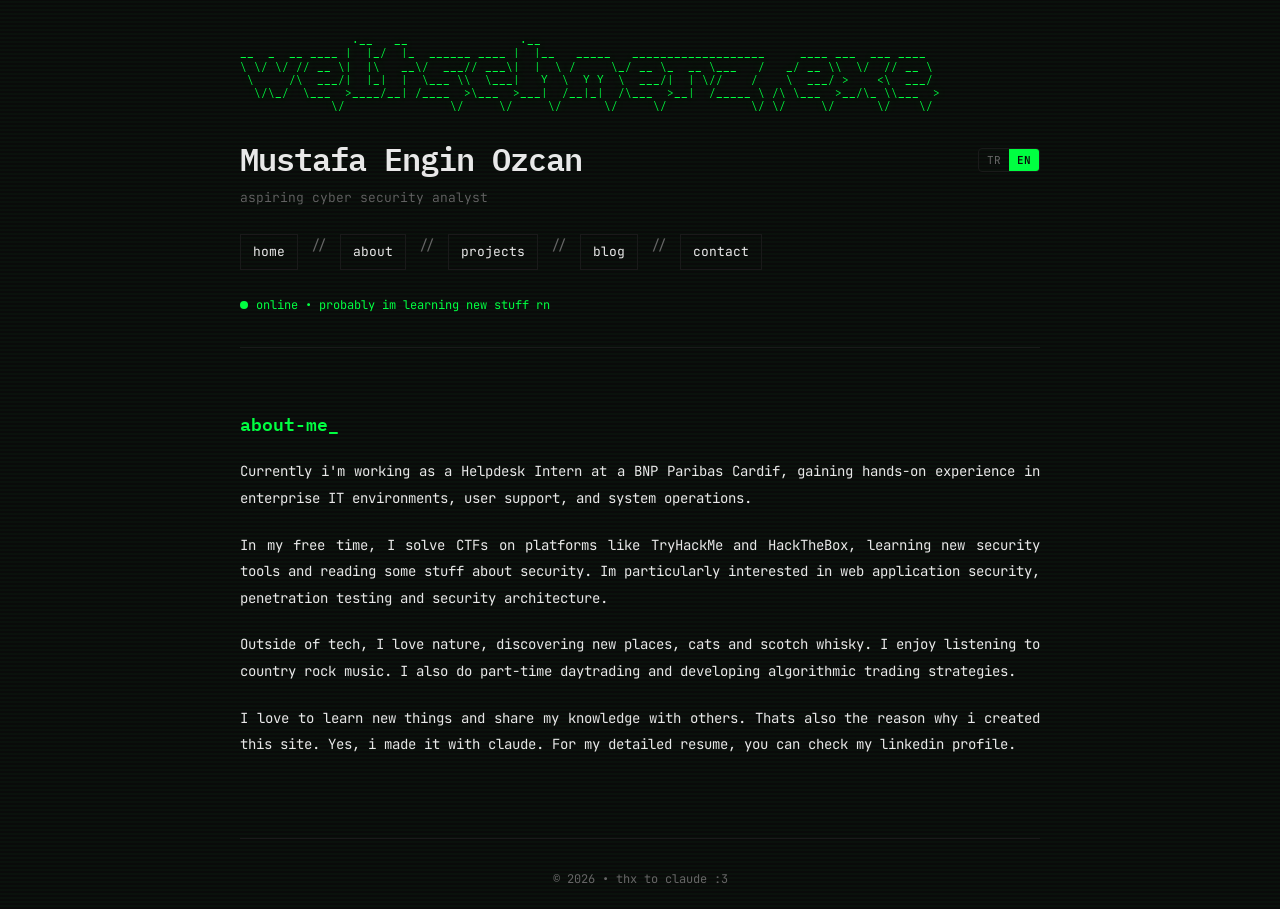
==== about.html @ 5c57870d "first commit" ====
<!DOCTYPE html>
<html lang="en">
<head>
    <meta charset="UTF-8">
    <meta name="viewport" content="width=device-width, initial-scale=1.0">
    <title>About - Mustafa Engin Ozcan</title>
    <link rel="preconnect" href="https://fonts.googleapis.com">
    <link rel="preconnect" href="https://fonts.gstatic.com" crossorigin>
    <link href="https://fonts.googleapis.com/css2?family=IBM+Plex+Mono:wght@400;500;600&family=JetBrains+Mono:wght@300;400;600&display=swap" rel="stylesheet">
    <link rel="stylesheet" href="style.css">
</head>
<body>
    <div class="container">
        <header>
            <div class="ascii-art">
                .__   __                .__                                                          
__  _  __ ____ |  |_/  |_  ______ ____ |  |__   _____   ___________________     ____ ___  ___ ____  
\ \/ \/ // __ \|  |\   __\/  ___// ___\|  |  \ /     \_/ __ \_  __ \___   /   _/ __ \\  \/  // __ \ 
 \     /\  ___/|  |_|  |  \___ \\  \___|   Y  \  Y Y  \  ___/|  | \//    /    \  ___/ >    <\  ___/ 
  \/\_/  \___  >____/__| /____  >\___  >___|  /__|_|  /\___  >__|  /_____ \ /\ \___  >__/\_ \\___  >
             \/               \/     \/     \/      \/     \/            \/ \/     \/      \/    \/ </div>
            
            <div class="name-row">
                <h1 class="glitch">Mustafa Engin Ozcan</h1>
                <div class="lang-toggle">
                    <button onclick="setLang('tr')">TR</button>
                    <button class="active" onclick="setLang('en')">EN</button>
                </div>
            </div>
            <p class="subtitle" data-i18n="subtitle">aspiring cyber security analyst</p>
            
            <button class="menu-toggle" onclick="toggleMenu()">
                <span class="menu-icon">[=]</span> <span data-i18n="menu">menu</span>
            </button>
            <nav>
                <a href="index.html" data-i18n="navHome">home</a>
                <span class="separator">//</span>
                <a href="about.html" data-i18n="navAbout">about</a>
                <span class="separator">//</span>
                <a href="projects.html" data-i18n="navProjects">projects</a>
                <span class="separator">//</span>
                <a href="https://medium.com/@ozcanmustafaengin" target="_blank" rel="noopener noreferrer" data-i18n="navBlog">blog</a>
                <span class="separator">//</span>
                <a href="contact.html" data-i18n="navContact">contact</a>
            </nav>
            
            <div class="status">
                <span class="status-dot"></span>
                <span data-i18n="status">online • probably im learning new stuff rn</span>
            </div>
        </header>

        <section id="about">
            <h2 data-i18n="aboutTitle">about-me</h2>
            
            <p class="about-text" data-i18n="aboutP1">
                Currently i’m working as a Helpdesk Intern at a BNP Paribas Cardif, gaining hands-on experience in enterprise IT environments, user support, and system operations.</p>
            
            <p class="about-text" data-i18n="aboutP2">
                In my free time, I solve CTFs on platforms like TryHackMe and HackTheBox, learning new security tools and reading some stuff about security. Im particularly interested in web application security, penetration testing and security architecture.
            </p>
            
            <p class="about-text" data-i18n="aboutP3">
                Outside of tech, I love nature, discovering new places, cats and scotch whisky. I enjoy listening to country rock music. I also do part-time daytrading and developing algorithmic trading strategies.
            </p>
            
            <p class="about-text" data-i18n="aboutP4">
                I love to learn new things and share my knowledge with others. Thats also the reason why i created this site. Yes, i made it with claude. For my detailed resume, you can check my linkedin profile.
            </p>
        </section>

        <footer>
            <p data-i18n="footer">© 2026 • thx to claude :3</p>
        </footer>
    </div>

    <script src="script.js"></script>
</body>
</html>
---- style.css ----
:root {
    --bg: #0a0a0a;
    --text: #e8e8e8;
    --accent: #00ff41;
    --secondary: #666;
    --border: #1a1a1a;
}

* {
    margin: 0;
    padding: 0;
    box-sizing: border-box;
}

body {
    font-family: 'JetBrains Mono', monospace;
    background: var(--bg);
    color: var(--text);
    line-height: 1.7;
    font-size: 14px;
    padding: 20px;
    min-height: 100vh;
    background-image: 
        repeating-linear-gradient(0deg, transparent, transparent 2px, rgba(0, 255, 65, 0.03) 2px, rgba(0, 255, 65, 0.03) 4px);
}

.container {
    max-width: 800px;
    margin: 0 auto;
    animation: fadeIn 0.6s ease-out;
}

@keyframes fadeIn {
    from {
        opacity: 0;
        transform: translateY(10px);
    }
    to {
        opacity: 1;
        transform: translateY(0);
    }
}

header {
    margin-bottom: 60px;
    padding-bottom: 30px;
    border-bottom: 1px solid var(--border);
    animation: slideDown 0.8s ease-out;
}

@keyframes slideDown {
    from {
        opacity: 0;
        transform: translateY(-20px);
    }
    to {
        opacity: 1;
        transform: translateY(0);
    }
}

.ascii-art {
    font-family: 'IBM Plex Mono', monospace;
    font-size: 11px;
    line-height: 1.2;
    color: var(--accent);
    margin-bottom: 20px;
    white-space: pre;
    overflow-x: auto;
    text-shadow: 0 0 10px rgba(0, 255, 65, 0.3);
}

h1 {
    font-family: 'IBM Plex Mono', monospace;
    font-size: 32px;
    font-weight: 600;
    margin-bottom: 10px;
    color: var(--text);
    letter-spacing: -1px;
}

.name-row {
    display: flex;
    align-items: center;
    justify-content: space-between;
    flex-wrap: wrap;
    gap: 15px;
}

.name-row h1 {
    margin-bottom: 0;
}

.lang-toggle {
    display: flex;
    align-items: center;
    gap: 0;
    font-size: 11px;
    border: 1px solid var(--border);
    border-radius: 4px;
    overflow: hidden;
}

.lang-toggle button {
    background: transparent;
    border: none;
    color: var(--secondary);
    padding: 4px 8px;
    cursor: pointer;
    font-family: 'JetBrains Mono', monospace;
    font-size: 11px;
    transition: all 0.3s ease;
}

.lang-toggle button:hover {
    color: var(--text);
}

.lang-toggle button.active {
    background: var(--accent);
    color: var(--bg);
    font-weight: 600;
}

.subtitle {
    color: var(--secondary);
    font-size: 13px;
    margin-bottom: 25px;
    font-weight: 300;
}

nav {
    display: flex;
    flex-wrap: wrap;
    gap: 5px;
    margin-bottom: 15px;
}

nav a {
    color: var(--text);
    text-decoration: none;
    padding: 6px 12px;
    border: 1px solid var(--border);
    transition: all 0.2s ease;
    font-size: 13px;
    position: relative;
    overflow: hidden;
}

nav a::before {
    content: '';
    position: absolute;
    top: 0;
    left: -100%;
    width: 100%;
    height: 100%;
    background: var(--accent);
    transition: left 0.3s ease;
    z-index: -1;
}

nav a:hover {
    color: var(--bg);
    border-color: var(--accent);
}

nav a:hover::before {
    left: 0;
}

.separator {
    color: var(--secondary);
    padding: 0 8px;
}

section {
    margin-bottom: 50px;
    animation: fadeInUp 0.8s ease-out;
    animation-fill-mode: both;
}

section:nth-child(2) {
    animation-delay: 0.1s;
}

section:nth-child(3) {
    animation-delay: 0.2s;
}

section:nth-child(4) {
    animation-delay: 0.3s;
}

@keyframes fadeInUp {
    from {
        opacity: 0;
        transform: translateY(20px);
    }
    to {
        opacity: 1;
        transform: translateY(0);
    }
}

h2 {
    font-size: 18px;
    font-weight: 600;
    margin-bottom: 20px;
    color: var(--accent);
    font-family: 'IBM Plex Mono', monospace;
    position: relative;
    display: inline-block;
}

h2::after {
    content: '_';
    animation: blink 1s infinite;
}

@keyframes blink {
    0%, 49% { opacity: 1; }
    50%, 100% { opacity: 0; }
}

.profile-img {
    width: 180px;
    height: 180px;
    border: 2px solid var(--accent);
    margin-bottom: 30px;
    transition: all 0.4s ease;
    box-shadow: 0 0 0 0 rgba(0, 255, 65, 0.4);
}

.profile-img:hover {
    box-shadow: 0 0 30px 10px rgba(0, 255, 65, 0.2);
    transform: scale(1.02);
}

.intro {
    color: var(--text);
    margin-bottom: 30px;
    line-height: 1.8;
}

.about-text {
    color: var(--text);
    margin-bottom: 20px;
    line-height: 1.9;
    text-align: justify;
}

.about-text:last-of-type {
    margin-bottom: 0;
}

/* Project Cards */
.project-grid {
    display: grid;
    grid-template-columns: repeat(auto-fit, minmax(280px, 1fr));
    gap: 20px;
}

.project-card {
    background: #0d0d0d;
    border: 1px solid var(--border);
    padding: 20px;
    transition: all 0.3s ease;
}

.project-card:hover {
    border-color: var(--accent);
    box-shadow: 0 0 20px rgba(0, 255, 65, 0.1);
}

.project-header {
    display: flex;
    align-items: center;
    gap: 10px;
    margin-bottom: 12px;
}

.project-icon {
    color: var(--accent);
    font-weight: 600;
}

.project-title {
    color: var(--text);
    font-weight: 600;
    font-size: 15px;
}

.project-desc {
    color: var(--secondary);
    font-size: 13px;
    line-height: 1.6;
    margin-bottom: 15px;
}

.project-tags {
    display: flex;
    flex-wrap: wrap;
    gap: 8px;
    margin-bottom: 15px;
}

.tag {
    background: transparent;
    border: 1px solid var(--border);
    color: var(--secondary);
    padding: 2px 8px;
    font-size: 11px;
    transition: all 0.2s ease;
}

.project-card:hover .tag {
    border-color: var(--accent);
    color: var(--accent);
}

.project-links {
    display: flex;
    gap: 15px;
}

.project-links a {
    color: var(--accent);
    text-decoration: none;
    font-size: 12px;
    transition: all 0.2s ease;
}

.project-links a::before {
    content: '> ';
}

.project-links a:hover {
    padding-left: 5px;
}

/* Contact Page */
.contact-section {
    display: flex;
    justify-content: center;
    align-items: center;
    min-height: 300px;
}

.contact-center {
    text-align: center;
}

.contact-message {
    color: var(--secondary);
    font-size: 14px;
    margin-bottom: 30px;
    font-style: italic;
}

.contact-links {
    display: flex;
    flex-direction: column;
    gap: 15px;
    align-items: center;
}

.contact-links a {
    color: var(--text);
    text-decoration: none;
    font-size: 14px;
    transition: all 0.3s ease;
    padding: 8px 16px;
    border: 1px solid var(--border);
}

.contact-links a:hover {
    color: var(--accent);
    border-color: var(--accent);
    padding-left: 24px;
}

.contact-links .link-icon {
    color: var(--accent);
    margin-right: 8px;
}

.social-links {
    list-style: none;
}

.social-links li {
    margin-bottom: 12px;
    position: relative;
    padding-left: 20px;
}

.social-links li::before {
    content: '>';
    position: absolute;
    left: 0;
    color: var(--accent);
    font-weight: 600;
}

.social-links a {
    color: var(--text);
    text-decoration: none;
    transition: all 0.2s ease;
    padding: 2px 4px;
    border-bottom: 1px solid transparent;
}

.social-links a:hover {
    color: var(--accent);
    border-bottom-color: var(--accent);
    padding-left: 8px;
}

.terminal {
    background: #0d0d0d;
    border: 1px solid var(--accent);
    padding: 20px;
    margin-top: 20px;
    font-family: 'IBM Plex Mono', monospace;
    font-size: 12px;
    box-shadow: 0 0 20px rgba(0, 255, 65, 0.1);
}

.terminal-header {
    color: var(--accent);
    margin-bottom: 10px;
    font-weight: 600;
}

.terminal-line {
    margin-bottom: 5px;
}

.terminal-prompt {
    color: var(--accent);
}

.terminal-output {
    color: var(--secondary);
}

footer {
    margin-top: 80px;
    padding-top: 30px;
    border-top: 1px solid var(--border);
    text-align: center;
    font-size: 12px;
    color: var(--secondary);
}

.glitch {
    position: relative;
    display: inline-block;
}

.glitch:hover {
    animation: glitchAnimation 0.3s ease;
}

@keyframes glitchAnimation {
    0% { transform: translate(0); }
    20% { transform: translate(-2px, 2px); }
    40% { transform: translate(-2px, -2px); }
    60% { transform: translate(2px, 2px); }
    80% { transform: translate(2px, -2px); }
    100% { transform: translate(0); }
}

.status {
    display: inline-flex;
    align-items: center;
    gap: 8px;
    color: var(--accent);
    font-size: 12px;
    margin-top: 10px;
}

.status-dot {
    width: 8px;
    height: 8px;
    background: var(--accent);
    border-radius: 50%;
    animation: pulse 2s infinite;
}

@keyframes pulse {
    0%, 100% { opacity: 1; }
    50% { opacity: 0.3; }
}

/* Hamburger Menu */
.menu-toggle {
    display: none;
    background: transparent;
    border: 1px solid var(--border);
    color: var(--accent);
    padding: 8px 12px;
    cursor: pointer;
    font-family: 'JetBrains Mono', monospace;
    font-size: 12px;
    transition: all 0.3s ease;
    margin-bottom: 15px;
}

.menu-toggle:hover {
    border-color: var(--accent);
    background: var(--accent);
    color: var(--bg);
}

.menu-toggle .menu-icon {
    display: inline-block;
    margin-right: 8px;
}

/* Tablet */
@media (max-width: 768px) {
    .ascii-art {
        font-size: 8px;
    }

    h1 {
        font-size: 26px;
    }

    .project-grid {
        grid-template-columns: 1fr;
    }

    .profile-img {
        width: 150px;
        height: 150px;
    }
}

/* Mobile */
@media (max-width: 600px) {
    body {
        padding: 15px;
        font-size: 13px;
    }

    h1 {
        font-size: 20px;
    }

    .name-row {
        flex-direction: column;
        align-items: flex-start;
        gap: 10px;
    }

    .ascii-art {
        font-size: 5px;
        margin-bottom: 15px;
    }

    .subtitle {
        font-size: 12px;
        margin-bottom: 20px;
    }

    .menu-toggle {
        display: block;
    }

    nav {
        display: none;
        flex-direction: column;
        width: 100%;
        gap: 0;
        margin-bottom: 15px;
    }

    nav.active {
        display: flex;
    }

    nav a {
        padding: 12px 15px;
        border-radius: 0;
        text-align: center;
        border-bottom: none;
    }

    nav a:first-child {
        border-radius: 4px 4px 0 0;
    }

    nav a:last-child {
        border-radius: 0 0 4px 4px;
    }

    .separator {
        display: none;
    }

    .status {
        font-size: 11px;
    }

    .profile-img {
        width: 120px;
        height: 120px;
    }

    .intro {
        font-size: 13px;
    }

    .terminal {
        padding: 15px;
        font-size: 11px;
    }

    .contact-links a {
        font-size: 12px;
        padding: 10px 12px;
        width: 100%;
        text-align: center;
    }

    .contact-message {
        font-size: 13px;
        padding: 0 10px;
    }

    .about-text {
        font-size: 13px;
        text-align: left;
    }

    footer {
        margin-top: 50px;
        font-size: 11px;
    }
}
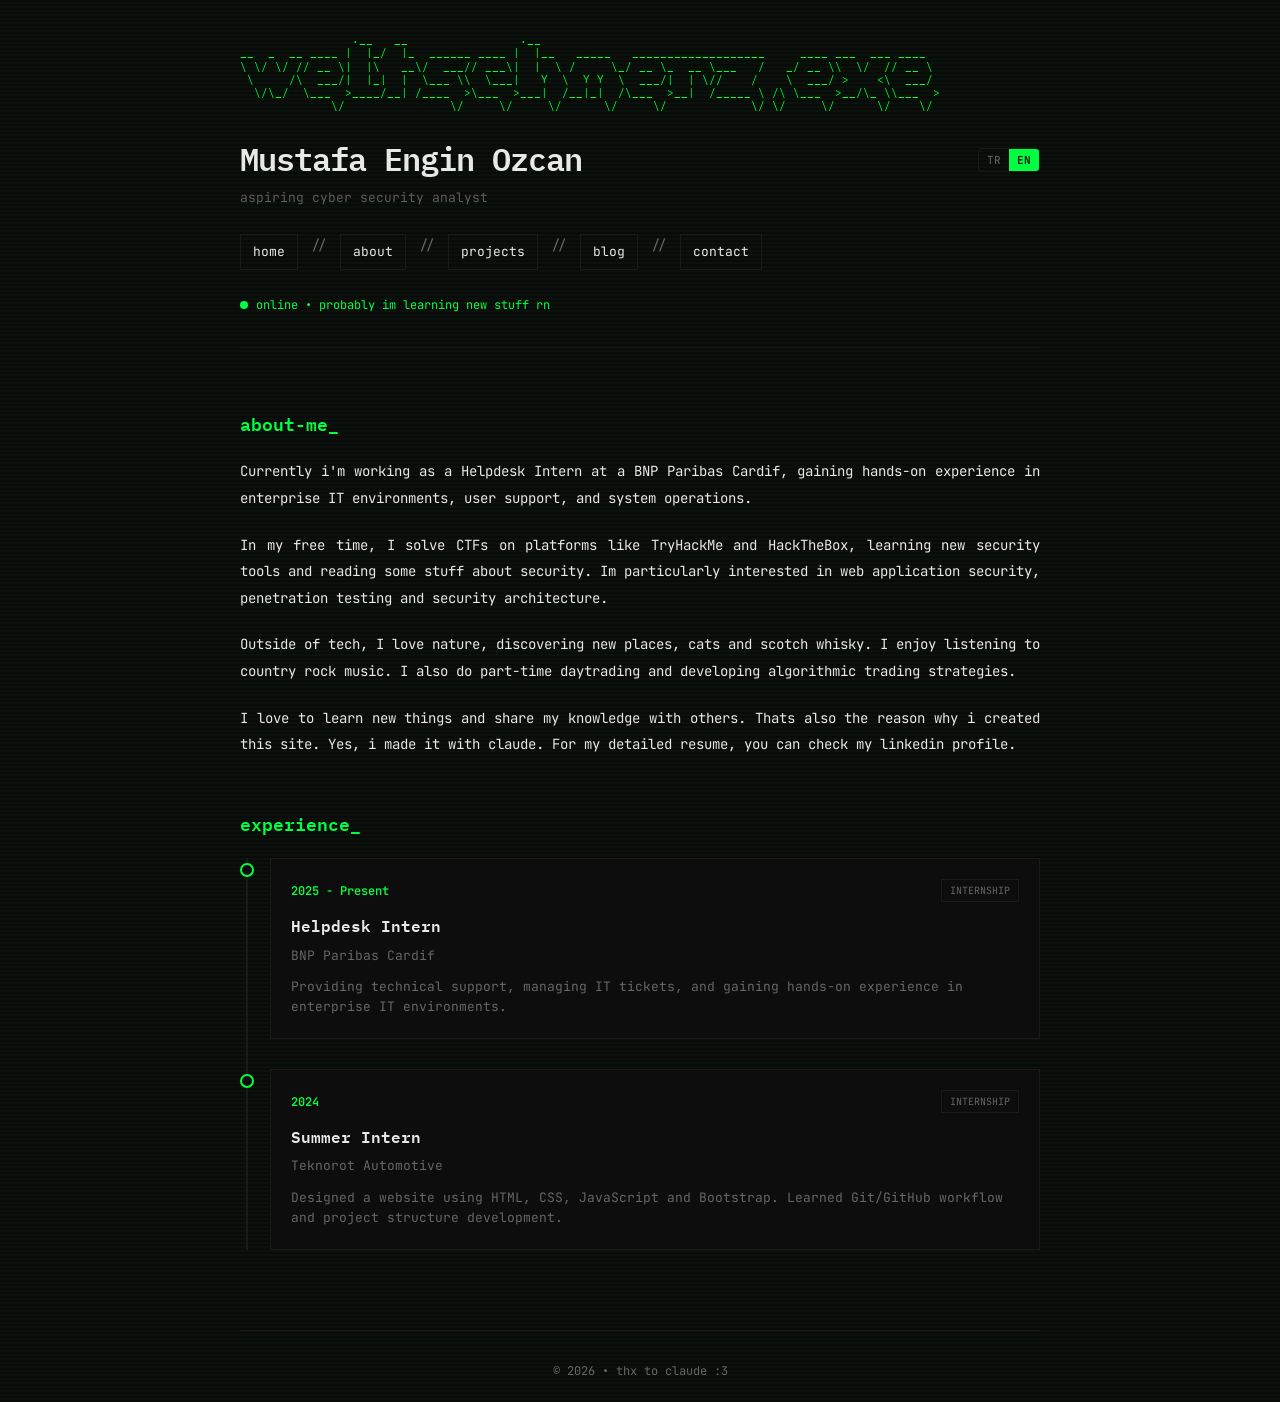
==== commit f72ba2ac: "fix" ====
--- a/about.html
+++ b/about.html
@@ -69,6 +69,38 @@
             </p>
         </section>
 
+        <section id="experience">
+            <h2 data-i18n="experienceTitle">experience</h2>
+            
+            <div class="timeline">
+                <div class="timeline-item">
+                    <div class="timeline-marker"></div>
+                    <div class="timeline-content">
+                        <div class="timeline-header">
+                            <span class="timeline-date" data-i18n="exp1Date">2025 - Present</span>
+                            <span class="timeline-tag">Internship</span>
+                        </div>
+                        <h3 class="timeline-title" data-i18n="exp1Title">Helpdesk Intern</h3>
+                        <p class="timeline-company">BNP Paribas Cardif</p>
+                        <p class="timeline-desc" data-i18n="exp1Desc">Providing technical support, managing IT tickets, and gaining hands-on experience in enterprise IT environments.</p>
+                    </div>
+                </div>
+
+                <div class="timeline-item">
+                    <div class="timeline-marker"></div>
+                    <div class="timeline-content">
+                        <div class="timeline-header">
+                            <span class="timeline-date" data-i18n="exp2Date">2024</span>
+                            <span class="timeline-tag">Internship</span>
+                        </div>
+                        <h3 class="timeline-title" data-i18n="exp2Title">Summer Internship</h3>
+                        <p class="timeline-company">Teknorot Automotive</p>
+                        <p class="timeline-desc" data-i18n="exp2Desc">Designed a website using HTML, CSS, JavaScript and Bootstrap. Learned Git/GitHub workflow and project structure development.</p>
+                    </div>
+                </div>
+            </div>
+        </section>
+
         <footer>
             <p data-i18n="footer">© 2026 • thx to claude :3</p>
         </footer>
--- a/style.css
+++ b/style.css
@@ -253,6 +253,109 @@
     margin-bottom: 0;
 }
 
+/* Experience Timeline */
+.timeline {
+    position: relative;
+    padding-left: 30px;
+}
+
+.timeline::before {
+    content: '';
+    position: absolute;
+    left: 6px;
+    top: 0;
+    bottom: 0;
+    width: 2px;
+    background: var(--border);
+}
+
+.timeline-item {
+    position: relative;
+    margin-bottom: 30px;
+}
+
+.timeline-item:last-child {
+    margin-bottom: 0;
+}
+
+.timeline-marker {
+    position: absolute;
+    left: -30px;
+    top: 5px;
+    width: 14px;
+    height: 14px;
+    background: var(--bg);
+    border: 2px solid var(--accent);
+    border-radius: 50%;
+    z-index: 1;
+}
+
+.timeline-item:hover .timeline-marker {
+    background: var(--accent);
+    box-shadow: 0 0 10px rgba(0, 255, 65, 0.5);
+}
+
+.timeline-content {
+    background: #0d0d0d;
+    border: 1px solid var(--border);
+    padding: 20px;
+    transition: all 0.3s ease;
+}
+
+.timeline-content:hover {
+    border-color: var(--accent);
+    box-shadow: 0 0 20px rgba(0, 255, 65, 0.1);
+}
+
+.timeline-header {
+    display: flex;
+    justify-content: space-between;
+    align-items: center;
+    margin-bottom: 10px;
+    flex-wrap: wrap;
+    gap: 10px;
+}
+
+.timeline-date {
+    color: var(--accent);
+    font-size: 12px;
+    font-weight: 600;
+}
+
+.timeline-tag {
+    background: transparent;
+    border: 1px solid var(--border);
+    color: var(--secondary);
+    padding: 2px 8px;
+    font-size: 10px;
+    text-transform: uppercase;
+}
+
+.timeline-content:hover .timeline-tag {
+    border-color: var(--accent);
+    color: var(--accent);
+}
+
+.timeline-title {
+    color: var(--text);
+    font-size: 16px;
+    font-weight: 600;
+    margin-bottom: 5px;
+    font-family: 'IBM Plex Mono', monospace;
+}
+
+.timeline-company {
+    color: var(--secondary);
+    font-size: 13px;
+    margin-bottom: 10px;
+}
+
+.timeline-desc {
+    color: var(--secondary);
+    font-size: 13px;
+    line-height: 1.6;
+}
+
 /* Project Cards */
 .project-grid {
     display: grid;
@@ -541,32 +644,38 @@
 /* Mobile */
 @media (max-width: 600px) {
     body {
-        padding: 15px;
-        font-size: 13px;
+        padding: 18px;
+        font-size: 15px;
     }
 
     h1 {
-        font-size: 20px;
+        font-size: 24px;
+    }
+
+    h2 {
+        font-size: 17px;
     }
 
     .name-row {
         flex-direction: column;
         align-items: flex-start;
-        gap: 10px;
+        gap: 12px;
     }
 
     .ascii-art {
-        font-size: 5px;
+        font-size: 6px;
         margin-bottom: 15px;
     }
 
     .subtitle {
-        font-size: 12px;
+        font-size: 14px;
         margin-bottom: 20px;
     }
 
     .menu-toggle {
         display: block;
+        font-size: 14px;
+        padding: 10px 14px;
     }
 
     nav {
@@ -582,10 +691,11 @@
     }
 
     nav a {
-        padding: 12px 15px;
+        padding: 14px 18px;
         border-radius: 0;
         text-align: center;
         border-bottom: none;
+        font-size: 15px;
     }
 
     nav a:first-child {
@@ -601,42 +711,66 @@
     }
 
     .status {
-        font-size: 11px;
+        font-size: 13px;
     }
 
     .profile-img {
-        width: 120px;
-        height: 120px;
+        width: 140px;
+        height: 140px;
     }
 
     .intro {
+        font-size: 15px;
+    }
+
+    .terminal {
+        padding: 18px;
         font-size: 13px;
     }
 
-    .terminal {
-        padding: 15px;
-        font-size: 11px;
+    .terminal-header {
+        font-size: 14px;
     }
 
     .contact-links a {
-        font-size: 12px;
-        padding: 10px 12px;
+        font-size: 14px;
+        padding: 12px 16px;
         width: 100%;
         text-align: center;
     }
 
     .contact-message {
+        font-size: 15px;
+        padding: 0 10px;
+    }
+
+    .about-text {
+        font-size: 15px;
+        text-align: left;
+    }
+
+    .timeline-title {
+        font-size: 15px;
+    }
+
+    .timeline-desc {
+        font-size: 14px;
+    }
+
+    .timeline-date {
         font-size: 13px;
-        padding: 0 10px;
-    }
-
-    .about-text {
-        font-size: 13px;
-        text-align: left;
+    }
+
+    .project-title {
+        font-size: 15px;
+    }
+
+    .project-desc {
+        font-size: 14px;
     }
 
     footer {
         margin-top: 50px;
-        font-size: 11px;
-    }
-}
+        font-size: 13px;
+    }
+}
